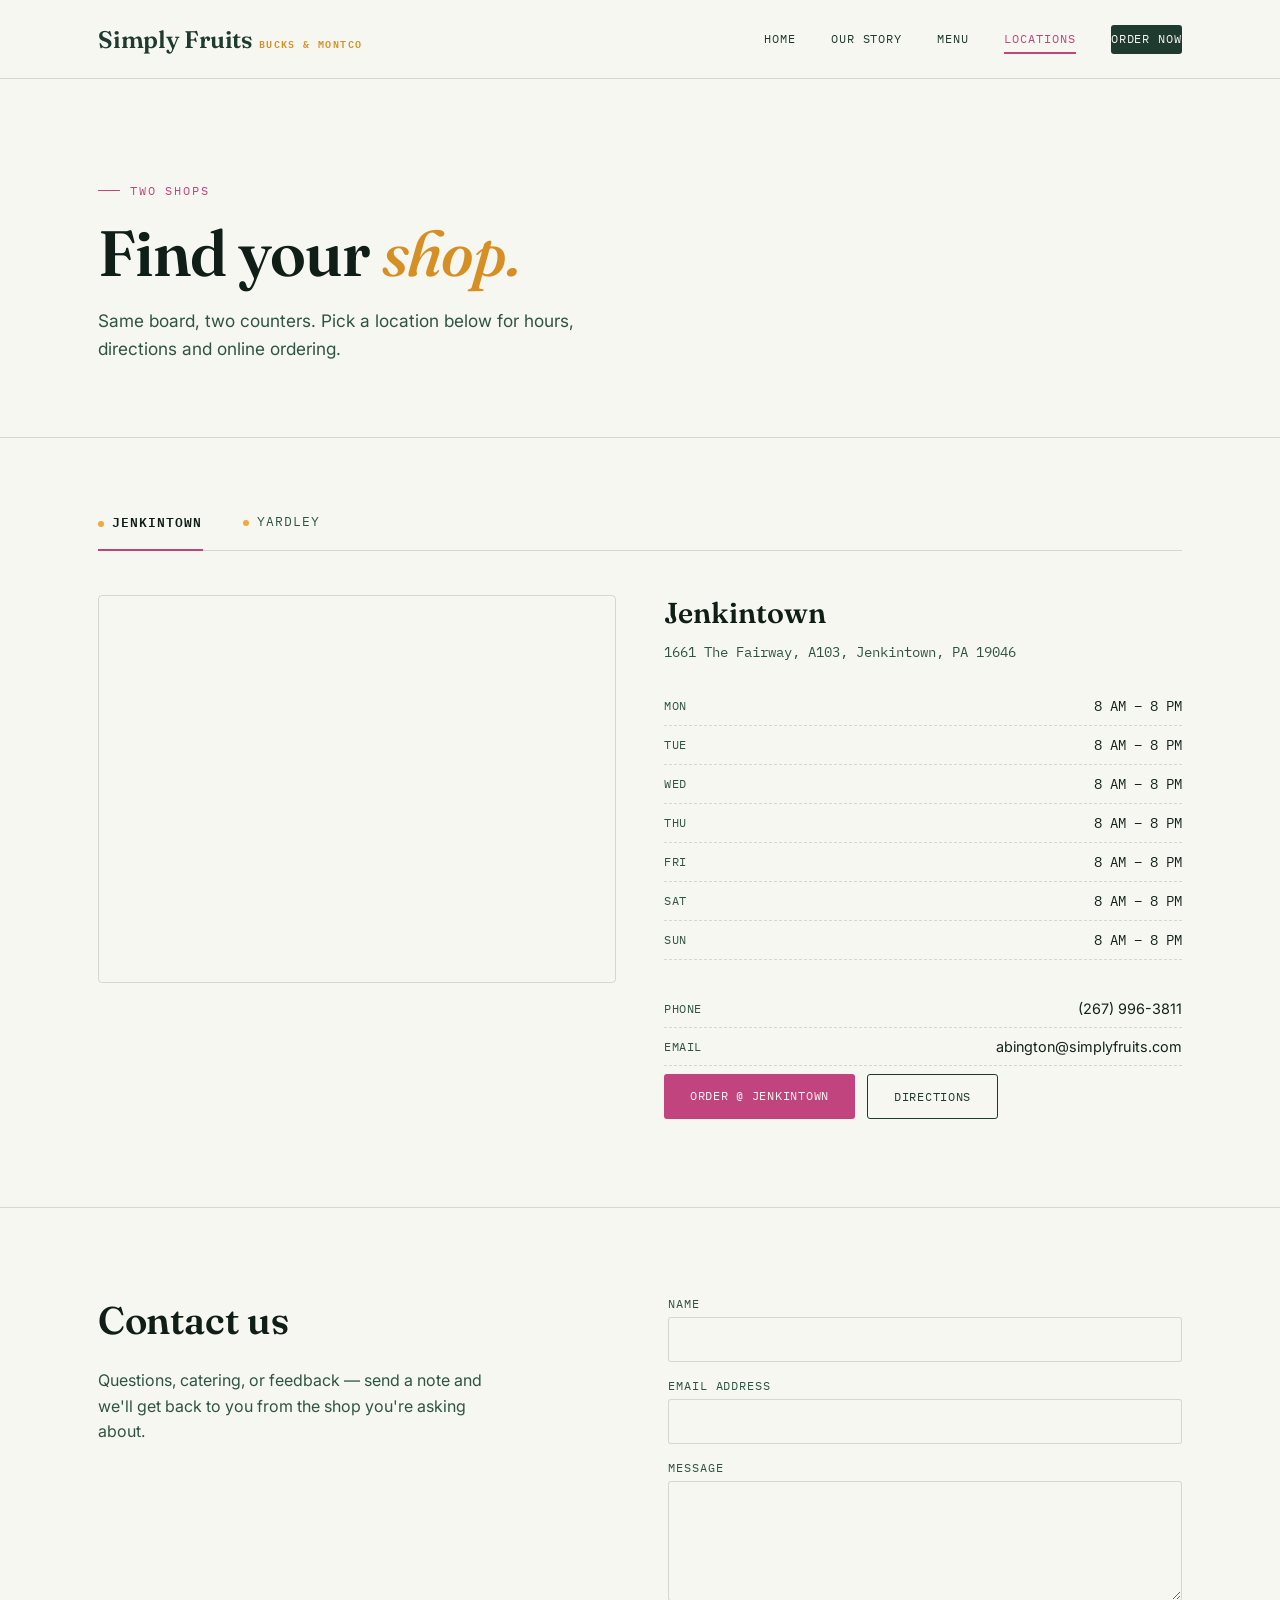
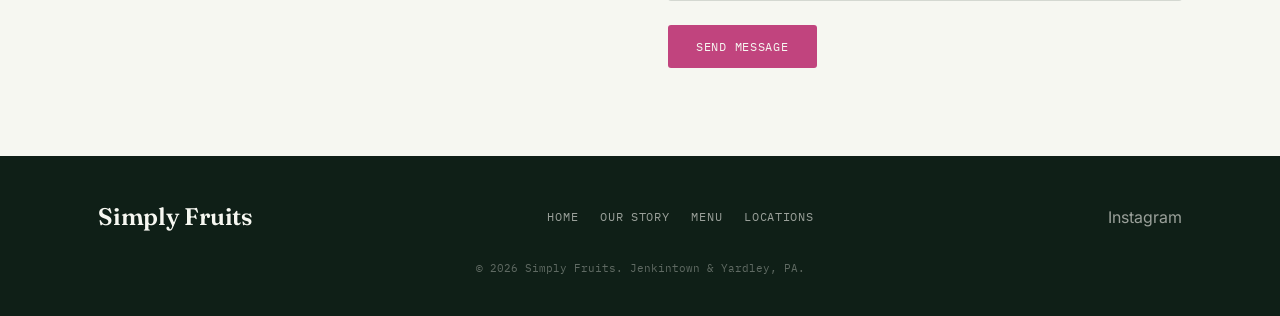
==== locations.html @ 07c29ed9 "Add files via upload" ====
<!DOCTYPE html>
<html lang="en">
<head>
<meta charset="UTF-8">
<meta name="viewport" content="width=device-width, initial-scale=1.0">
<title>Locations — Simply Fruits | Jenkintown & Yardley, PA</title>
<meta name="description" content="Find Simply Fruits in Jenkintown or Yardley, PA. Hours, address, phone and online ordering for both locations.">
<link rel="stylesheet" href="style.css">
</head>
<body>

<header class="site-header" id="siteHeader">
  <div class="wrap">
    <a href="index.html" class="logo">Simply Fruits <span>Bucks &amp; Montco</span></a>
    <nav class="main-nav">
      <a href="index.html">Home</a>
      <a href="our-story.html">Our Story</a>
      <a href="menu.html">Menu</a>
      <a href="locations.html" class="active">Locations</a>
      <a href="locations.html" class="btn-order">Order Now</a>
    </nav>
    <button class="nav-toggle" id="navToggle" aria-expanded="false">Menu</button>
  </div>
</header>

<section class="hero" style="padding-bottom: 40px;">
  <div class="wrap" style="grid-template-columns: 1fr;">
    <div>
      <span class="eyebrow">Two shops</span>
      <h1>Find your <em>shop.</em></h1>
      <p class="lede">Same board, two counters. Pick a location below for hours, directions and online ordering.</p>
    </div>
  </div>
</section>

<section style="padding-top: 56px;">
  <div class="wrap">

    <div class="loc-tabs" role="tablist" aria-label="Store locations">
      <button class="loc-tab" id="tab-jenkintown" role="tab" aria-selected="true" aria-controls="panel-jenkintown" data-tab="jenkintown"><span class="dot"></span>Jenkintown</button>
      <button class="loc-tab" id="tab-yardley" role="tab" aria-selected="false" aria-controls="panel-yardley" data-tab="yardley"><span class="dot"></span>Yardley</button>
    </div>

    <!-- JENKINTOWN -->
    <div class="loc-panel is-active" id="panel-jenkintown" role="tabpanel" aria-labelledby="tab-jenkintown">
      <div class="loc-grid">
        <div class="loc-map">
          <iframe src="https://www.google.com/maps/embed?pb=!1m18!1m12!1m3!1d3051.575260095821!2d-75.12093598461348!3d40.107181879402354!2m3!1f0!2f0!3f0!3m2!1i1024!2i768!4f13.1!3m3!1m2!1s0x89c6b0fa6fdab5e7%3A0x1115563750d719cf!2s1661%20The%20Fairway%20a103%2C%20Jenkintown%2C%20PA%2019046!5e0!3m2!1sen!2sus!4v1650379162472!5m2!1sen!2sus" loading="lazy" title="Map to Simply Fruits Jenkintown"></iframe>
        </div>
        <div class="loc-info">
          <h3>Jenkintown</h3>
          <p class="addr">1661 The Fairway, A103, Jenkintown, PA 19046</p>

          <div class="hours-table">
            <div class="info-row"><span>Mon</span><span>8 AM – 8 PM</span></div>
            <div class="info-row"><span>Tue</span><span>8 AM – 8 PM</span></div>
            <div class="info-row"><span>Wed</span><span>8 AM – 8 PM</span></div>
            <div class="info-row"><span>Thu</span><span>8 AM – 8 PM</span></div>
            <div class="info-row"><span>Fri</span><span>8 AM – 8 PM</span></div>
            <div class="info-row"><span>Sat</span><span>8 AM – 8 PM</span></div>
            <div class="info-row"><span>Sun</span><span>8 AM – 8 PM</span></div>
          </div>

          <div class="info-row"><span>Phone</span><span>(267) 996-3811</span></div>
          <div class="info-row"><span>Email</span><span>abington@simplyfruits.com</span></div>

          <div class="loc-actions">
            <a href="https://www.toasttab.com/simply-fruit-jenkintown/v3" class="btn-primary">Order @ Jenkintown</a>
            <a href="https://www.google.com/maps/search/?api=1&query=1661+The+Fairway+A103+Jenkintown+PA+19046" class="btn-ghost">Directions</a>
          </div>
        </div>
      </div>
    </div>

    <!-- YARDLEY -->
    <div class="loc-panel" id="panel-yardley" role="tabpanel" aria-labelledby="tab-yardley">
      <div class="loc-grid">
        <div class="loc-map">
          <iframe src="https://www.google.com/maps/embed?pb=!1m18!1m12!1m3!1d6092.157157114864!2d-74.88700692391116!3d40.22955506701015!2m3!1f0!2f0!3f0!3m2!1i1024!2i768!4f13.1!3m3!1m2!1s0x89c155190a8ce843%3A0xb5f0fd3fd90c48dc!2sSimply%20Fruits!5e0!3m2!1sen!2sus!4v1750292683545!5m2!1sen!2sus" loading="lazy" title="Map to Simply Fruits Yardley"></iframe>
        </div>
        <div class="loc-info">
          <h3>Yardley <span style="font-family: var(--mono); font-size: 0.65rem; color: var(--pink); vertical-align: middle; text-transform: uppercase; letter-spacing: 0.08em;">Now open</span></h3>
          <p class="addr">910 Antique Aly, Yardley, PA 19067</p>

          <div class="hours-table">
            <div class="info-row"><span>Mon</span><span>9 AM – 8 PM</span></div>
            <div class="info-row"><span>Tue</span><span>9 AM – 8 PM</span></div>
            <div class="info-row"><span>Wed</span><span>9 AM – 8 PM</span></div>
            <div class="info-row"><span>Thu</span><span>9 AM – 8 PM</span></div>
            <div class="info-row"><span>Fri</span><span>9 AM – 8 PM</span></div>
            <div class="info-row"><span>Sat</span><span>9 AM – 9 PM</span></div>
            <div class="info-row"><span>Sun</span><span>9 AM – 9 PM</span></div>
          </div>

          <div class="info-row"><span>Phone</span><span>(215) 337-3373</span></div>
          <div class="info-row"><span>Email</span><span>yardley@simplyfruits.com</span></div>

          <div class="loc-actions">
            <a href="https://simplyfruits-yardley.square.site/" class="btn-primary">Order @ Yardley</a>
            <a href="https://www.google.com/maps/search/?api=1&query=910+Antique+Aly+Yardley+PA+19067" class="btn-ghost">Directions</a>
          </div>
        </div>
      </div>
    </div>

  </div>
</section>

<section>
  <div class="wrap contact-grid">
    <div class="contact-side">
      <div class="section-head" style="margin-bottom: 24px;">
        <h2>Contact us</h2>
      </div>
      <p style="color: var(--green-700); max-width: 40ch; line-height: 1.6;">Questions, catering, or feedback — send a note and we'll get back to you from the shop you're asking about.</p>
    </div>
    <form class="contact-form" action="#" method="post">
      <div>
        <label for="name">Name</label>
        <input type="text" id="name" name="name" required>
      </div>
      <div>
        <label for="email">Email address</label>
        <input type="email" id="email" name="email" required>
      </div>
      <div>
        <label for="message">Message</label>
        <textarea id="message" name="message" required></textarea>
      </div>
      <button type="submit">Send message</button>
    </form>
  </div>
</section>

<footer class="site-footer">
  <div class="wrap">
    <a href="index.html" class="logo">Simply Fruits</a>
    <div class="foot-links">
      <a href="index.html">Home</a>
      <a href="our-story.html">Our Story</a>
      <a href="menu.html">Menu</a>
      <a href="locations.html">Locations</a>
    </div>
    <div class="foot-social">
      <a href="https://www.instagram.com/simplyfruits/">Instagram</a>
    </div>
  </div>
  <p class="foot-bottom">© 2026 Simply Fruits. Jenkintown &amp; Yardley, PA.</p>
</footer>

<script src="script.js"></script>
</body>
</html>
---- style.css ----
@import url('https://fonts.googleapis.com/css2?family=Fraunces:ital,opsz,wght@0,9..144,400;0,9..144,500;0,9..144,600;0,9..144,700;1,9..144,500&family=Inter:wght@400;500;600;700&family=IBM+Plex+Mono:wght@400;500;600&display=swap');

:root {
  --green-950: #0f1f17;
  --green-900: #1f3a2e;
  --green-700: #2f5443;
  --cream: #f6f7f1;
  --cream-dim: #ece9df;
  --orange: #f2a93b;
  --orange-dark: #d68f24;
  --pink: #c1447e;
  --line: rgba(31, 58, 46, 0.16);
  --ink: #14241b;

  --display: 'Fraunces', serif;
  --body: 'Inter', sans-serif;
  --mono: 'IBM Plex Mono', monospace;
}

* { box-sizing: border-box; }
html { scroll-behavior: smooth; }

body {
  margin: 0;
  background: var(--cream);
  color: var(--ink);
  font-family: var(--body);
  -webkit-font-smoothing: antialiased;
}

img { max-width: 100%; display: block; }

a { color: inherit; text-decoration: none; }

:focus-visible {
  outline: 2px solid var(--orange-dark);
  outline-offset: 3px;
}

@media (prefers-reduced-motion: reduce) {
  * { animation-duration: 0.01ms !important; transition-duration: 0.01ms !important; }
}

.wrap {
  max-width: 1140px;
  margin: 0 auto;
  padding: 0 28px;
}

/* ---------- Header ---------- */
.site-header {
  position: sticky;
  top: 0;
  z-index: 50;
  background: var(--cream);
  border-bottom: 1px solid var(--line);
}

.site-header .wrap {
  display: flex;
  align-items: center;
  justify-content: space-between;
  height: 78px;
}

.logo {
  font-family: var(--display);
  font-weight: 600;
  font-size: 1.5rem;
  letter-spacing: -0.01em;
  color: var(--green-900);
  display: flex;
  align-items: baseline;
  gap: 6px;
}
.logo span {
  font-family: var(--mono);
  font-size: 0.62rem;
  letter-spacing: 0.14em;
  color: var(--orange-dark);
  font-weight: 600;
  text-transform: uppercase;
}

nav.main-nav { display: flex; align-items: center; gap: 2.2rem; }

nav.main-nav a {
  font-family: var(--mono);
  font-size: 0.72rem;
  letter-spacing: 0.08em;
  text-transform: uppercase;
  color: var(--green-900);
  padding: 6px 0;
  border-bottom: 2px solid transparent;
  transition: border-color 0.15s ease, color 0.15s ease;
}
nav.main-nav a:hover { border-color: var(--orange); }
nav.main-nav a.active { border-color: var(--pink); color: var(--pink); }

.btn-order {
  font-family: var(--mono);
  font-size: 0.72rem;
  letter-spacing: 0.08em;
  text-transform: uppercase;
  background: var(--green-900);
  color: var(--cream) !important;
  padding: 11px 20px;
  border-radius: 3px;
  transition: background 0.15s ease;
}
.btn-order:hover { background: var(--pink); }

.nav-toggle { display: none; }

/* ---------- Hero ---------- */
.hero {
  padding: 96px 0 84px;
  border-bottom: 1px solid var(--line);
  position: relative;
  overflow: hidden;
}

.hero .wrap {
  display: grid;
  grid-template-columns: 1.1fr 0.9fr;
  gap: 48px;
  align-items: center;
}

.eyebrow {
  font-family: var(--mono);
  font-size: 0.72rem;
  letter-spacing: 0.16em;
  text-transform: uppercase;
  color: var(--pink);
  display: inline-flex;
  align-items: center;
  gap: 10px;
  margin-bottom: 22px;
}
.eyebrow::before {
  content: "";
  width: 22px;
  height: 1px;
  background: var(--pink);
}

.hero h1 {
  font-family: var(--display);
  font-weight: 600;
  font-size: clamp(2.6rem, 5vw, 4rem);
  line-height: 1.02;
  letter-spacing: -0.015em;
  margin: 0 0 22px;
  color: var(--green-950);
}
.hero h1 em {
  font-style: italic;
  font-weight: 500;
  color: var(--orange-dark);
}

.hero p.lede {
  font-size: 1.08rem;
  line-height: 1.6;
  max-width: 46ch;
  color: var(--green-700);
  margin: 0 0 34px;
}

.hero-ctas { display: flex; gap: 14px; flex-wrap: wrap; }

.btn-primary, .btn-ghost {
  font-family: var(--mono);
  font-size: 0.75rem;
  letter-spacing: 0.06em;
  text-transform: uppercase;
  padding: 14px 26px;
  border-radius: 3px;
  display: inline-block;
}
.btn-primary {
  background: var(--pink);
  color: var(--cream);
  transition: background 0.15s ease, transform 0.15s ease;
}
.btn-primary:hover { background: var(--orange-dark); transform: translateY(-1px); }
.btn-ghost {
  border: 1px solid var(--green-900);
  color: var(--green-900);
  transition: background 0.15s ease;
}
.btn-ghost:hover { background: var(--green-900); color: var(--cream); }

.hero-art {
  aspect-ratio: 4 / 5;
  border-radius: 8px;
  background:
    radial-gradient(circle at 30% 25%, var(--orange) 0%, rgba(242,169,59,0) 42%),
    radial-gradient(circle at 75% 70%, var(--pink) 0%, rgba(193,68,126,0) 45%),
    var(--green-900);
  position: relative;
}
.hero-art::after {
  content: "SF";
  position: absolute;
  inset: 0;
  display: flex;
  align-items: center;
  justify-content: center;
  font-family: var(--display);
  font-style: italic;
  font-weight: 500;
  font-size: 6rem;
  color: rgba(246, 247, 241, 0.14);
}

/* ---------- Section shell ---------- */
section { padding: 88px 0; border-bottom: 1px solid var(--line); }
section:last-of-type { border-bottom: none; }

.section-head {
  display: flex;
  justify-content: space-between;
  align-items: flex-end;
  gap: 24px;
  margin-bottom: 44px;
  flex-wrap: wrap;
}

.section-head h2 {
  font-family: var(--display);
  font-weight: 600;
  font-size: clamp(1.9rem, 3vw, 2.6rem);
  margin: 0;
  color: var(--green-950);
  letter-spacing: -0.01em;
}

.section-head .note {
  font-family: var(--mono);
  font-size: 0.78rem;
  color: var(--green-700);
  max-width: 34ch;
  text-align: right;
}

/* ---------- Category strip (home) ---------- */
.cat-grid {
  display: grid;
  grid-template-columns: repeat(4, 1fr);
  gap: 1px;
  background: var(--line);
  border: 1px solid var(--line);
}
.cat-tile {
  background: var(--cream);
  padding: 34px 22px;
  transition: background 0.15s ease;
}
.cat-tile:hover { background: var(--cream-dim); }
.cat-tile .num {
  font-family: var(--mono);
  font-size: 0.7rem;
  color: var(--orange-dark);
  letter-spacing: 0.08em;
}
.cat-tile h3 {
  font-family: var(--display);
  font-size: 1.3rem;
  font-weight: 600;
  margin: 14px 0 8px;
  color: var(--green-950);
}
.cat-tile p {
  font-size: 0.88rem;
  color: var(--green-700);
  line-height: 1.5;
  margin: 0;
}

/* ---------- Menu board (dot-leader rows) ---------- */
.menu-board { max-width: 760px; }
.menu-group { margin-bottom: 52px; }
.menu-group-title {
  font-family: var(--mono);
  font-size: 0.75rem;
  letter-spacing: 0.14em;
  text-transform: uppercase;
  color: var(--pink);
  margin: 0 0 18px;
  padding-bottom: 10px;
  border-bottom: 1px solid var(--line);
}

.menu-row {
  display: flex;
  align-items: baseline;
  gap: 10px;
  padding: 13px 0;
  border-bottom: 1px dashed var(--line);
}
.menu-row:last-child { border-bottom: none; }

.menu-row .item-name {
  font-family: var(--display);
  font-size: 1.08rem;
  font-weight: 500;
  color: var(--green-950);
  white-space: nowrap;
}
.menu-row .item-desc {
  font-size: 0.86rem;
  color: var(--green-700);
  white-space: nowrap;
  overflow: hidden;
}
.menu-row .leader {
  flex: 1;
  border-bottom: 1px dotted var(--line);
  height: 1px;
  margin-bottom: 5px;
  min-width: 12px;
}
.menu-row .price {
  font-family: var(--mono);
  font-size: 0.95rem;
  font-weight: 500;
  color: var(--orange-dark);
  white-space: nowrap;
}

.menu-placeholder-note {
  font-family: var(--mono);
  font-size: 0.72rem;
  color: var(--green-700);
  background: var(--cream-dim);
  border: 1px dashed var(--line);
  padding: 10px 16px;
  border-radius: 3px;
  display: inline-block;
  margin-bottom: 36px;
}

/* ---------- Locations tabs ---------- */
.loc-tabs {
  display: flex;
  gap: 0;
  border-bottom: 1px solid var(--line);
  margin-bottom: 44px;
}
.loc-tab {
  font-family: var(--mono);
  font-size: 0.82rem;
  letter-spacing: 0.08em;
  text-transform: uppercase;
  background: none;
  border: none;
  cursor: pointer;
  padding: 16px 0;
  margin-right: 40px;
  color: var(--green-700);
  border-bottom: 2px solid transparent;
  transform: translateY(1px);
  transition: color 0.15s ease, border-color 0.15s ease;
}
.loc-tab:hover { color: var(--green-950); }
.loc-tab[aria-selected="true"] {
  color: var(--green-950);
  border-bottom-color: var(--pink);
  font-weight: 600;
}
.loc-tab .dot {
  display: inline-block;
  width: 6px; height: 6px;
  border-radius: 50%;
  background: var(--orange);
  margin-right: 8px;
}

.loc-panel { display: none; }
.loc-panel.is-active { display: block; animation: fadein 0.25s ease; }
@keyframes fadein { from { opacity: 0; transform: translateY(4px); } to { opacity: 1; transform: translateY(0); } }

.loc-grid {
  display: grid;
  grid-template-columns: 1fr 1fr;
  gap: 48px;
  align-items: start;
}

.loc-map {
  border: 1px solid var(--line);
  border-radius: 4px;
  overflow: hidden;
  aspect-ratio: 4/3;
}
.loc-map iframe { width: 100%; height: 100%; border: 0; }

.loc-info h3 {
  font-family: var(--display);
  font-size: 1.8rem;
  font-weight: 600;
  margin: 0 0 6px;
  color: var(--green-950);
}
.loc-info .addr {
  font-family: var(--mono);
  font-size: 0.85rem;
  color: var(--green-700);
  margin-bottom: 26px;
}

.info-row {
  display: flex;
  justify-content: space-between;
  padding: 10px 0;
  border-bottom: 1px dashed var(--line);
  font-size: 0.9rem;
}
.info-row span:first-child { color: var(--green-700); font-family: var(--mono); font-size: 0.78rem; text-transform: uppercase; letter-spacing: 0.05em; }
.info-row span:last-child { text-align: right; }

.hours-table { margin: 22px 0 30px; }
.hours-table .info-row span:last-child { font-family: var(--mono); font-size: 0.85rem; }

.loc-actions { display: flex; gap: 12px; flex-wrap: wrap; margin-top: 8px; }

/* ---------- Story / about blocks ---------- */
.story-grid {
  display: grid;
  grid-template-columns: 0.9fr 1.1fr;
  gap: 56px;
  align-items: center;
}
.story-art {
  aspect-ratio: 1/1;
  border-radius: 8px;
  background: linear-gradient(155deg, var(--orange) 0%, var(--pink) 100%);
}
.story-copy p { font-size: 1.02rem; line-height: 1.7; color: var(--green-700); }
.story-copy p:first-child { color: var(--ink); font-size: 1.15rem; }

.values-row {
  display: grid;
  grid-template-columns: repeat(3, 1fr);
  gap: 30px;
  margin-top: 20px;
}
.value-item .num { font-family: var(--mono); color: var(--pink); font-size: 0.8rem; }
.value-item h4 { font-family: var(--display); font-size: 1.15rem; margin: 10px 0 6px; }
.value-item p { font-size: 0.9rem; color: var(--green-700); margin: 0; line-height: 1.55; }

/* ---------- CTA banner ---------- */
.cta-banner {
  background: var(--green-950);
  color: var(--cream);
  padding: 72px 0;
  text-align: center;
}
.cta-banner h2 {
  font-family: var(--display);
  font-weight: 600;
  font-size: clamp(1.8rem, 3.4vw, 2.6rem);
  margin: 0 0 14px;
}
.cta-banner p { color: rgba(246,247,241,0.7); margin: 0 0 30px; }
.cta-banner .hero-ctas { justify-content: center; }
.cta-banner .btn-ghost { border-color: var(--cream); color: var(--cream); }
.cta-banner .btn-ghost:hover { background: var(--cream); color: var(--green-950); }

/* ---------- Contact form ---------- */
.contact-grid {
  display: grid;
  grid-template-columns: 1fr 1fr;
  gap: 56px;
}
form.contact-form { display: flex; flex-direction: column; gap: 16px; }
.contact-form label {
  font-family: var(--mono);
  font-size: 0.72rem;
  letter-spacing: 0.08em;
  text-transform: uppercase;
  color: var(--green-700);
  margin-bottom: 6px;
  display: block;
}
.contact-form input,
.contact-form textarea {
  width: 100%;
  border: 1px solid var(--line);
  background: var(--cream);
  border-radius: 3px;
  padding: 12px 14px;
  font-family: var(--body);
  font-size: 0.95rem;
  color: var(--ink);
}
.contact-form input:focus, .contact-form textarea:focus { border-color: var(--pink); }
.contact-form textarea { resize: vertical; min-height: 120px; }
.contact-form button {
  align-self: flex-start;
  margin-top: 4px;
  font-family: var(--mono);
  font-size: 0.75rem;
  letter-spacing: 0.06em;
  text-transform: uppercase;
  background: var(--pink);
  color: var(--cream);
  border: none;
  padding: 14px 28px;
  border-radius: 3px;
  cursor: pointer;
  transition: background 0.15s ease;
}
.contact-form button:hover { background: var(--orange-dark); }

.contact-side .info-row { max-width: 360px; }

/* ---------- Footer ---------- */
footer.site-footer {
  background: var(--green-950);
  color: rgba(246,247,241,0.6);
  padding: 46px 0 30px;
}
footer.site-footer .wrap {
  display: flex;
  justify-content: space-between;
  align-items: center;
  flex-wrap: wrap;
  gap: 18px;
}
footer.site-footer .logo { color: var(--cream); }
.foot-links { display: flex; gap: 22px; font-family: var(--mono); font-size: 0.72rem; letter-spacing: 0.06em; text-transform: uppercase; }
.foot-links a:hover { color: var(--orange); }
.foot-social a { color: rgba(246,247,241,0.6); }
.foot-social a:hover { color: var(--orange); }
.foot-bottom {
  font-family: var(--mono);
  font-size: 0.68rem;
  color: rgba(246,247,241,0.35);
  text-align: center;
  margin-top: 30px;
}

/* ---------- Responsive ---------- */
@media (max-width: 860px) {
  nav.main-nav { display: none; }
  .nav-toggle {
    display: block;
    background: none;
    border: 1px solid var(--line);
    border-radius: 3px;
    padding: 8px 12px;
    font-family: var(--mono);
    font-size: 0.7rem;
    letter-spacing: 0.06em;
    text-transform: uppercase;
    cursor: pointer;
  }
  .site-header.nav-open nav.main-nav {
    display: flex;
    flex-direction: column;
    position: absolute;
    top: 78px;
    left: 0;
    right: 0;
    background: var(--cream);
    border-bottom: 1px solid var(--line);
    padding: 20px 28px 26px;
    gap: 18px;
    align-items: flex-start;
  }
  .hero .wrap { grid-template-columns: 1fr; }
  .hero-art { order: -1; aspect-ratio: 16/9; }
  .cat-grid { grid-template-columns: repeat(2, 1fr); }
  .loc-grid { grid-template-columns: 1fr; }
  .story-grid { grid-template-columns: 1fr; }
  .contact-grid { grid-template-columns: 1fr; }
  .menu-row .item-desc { display: none; }
  .values-row { grid-template-columns: 1fr; }
}
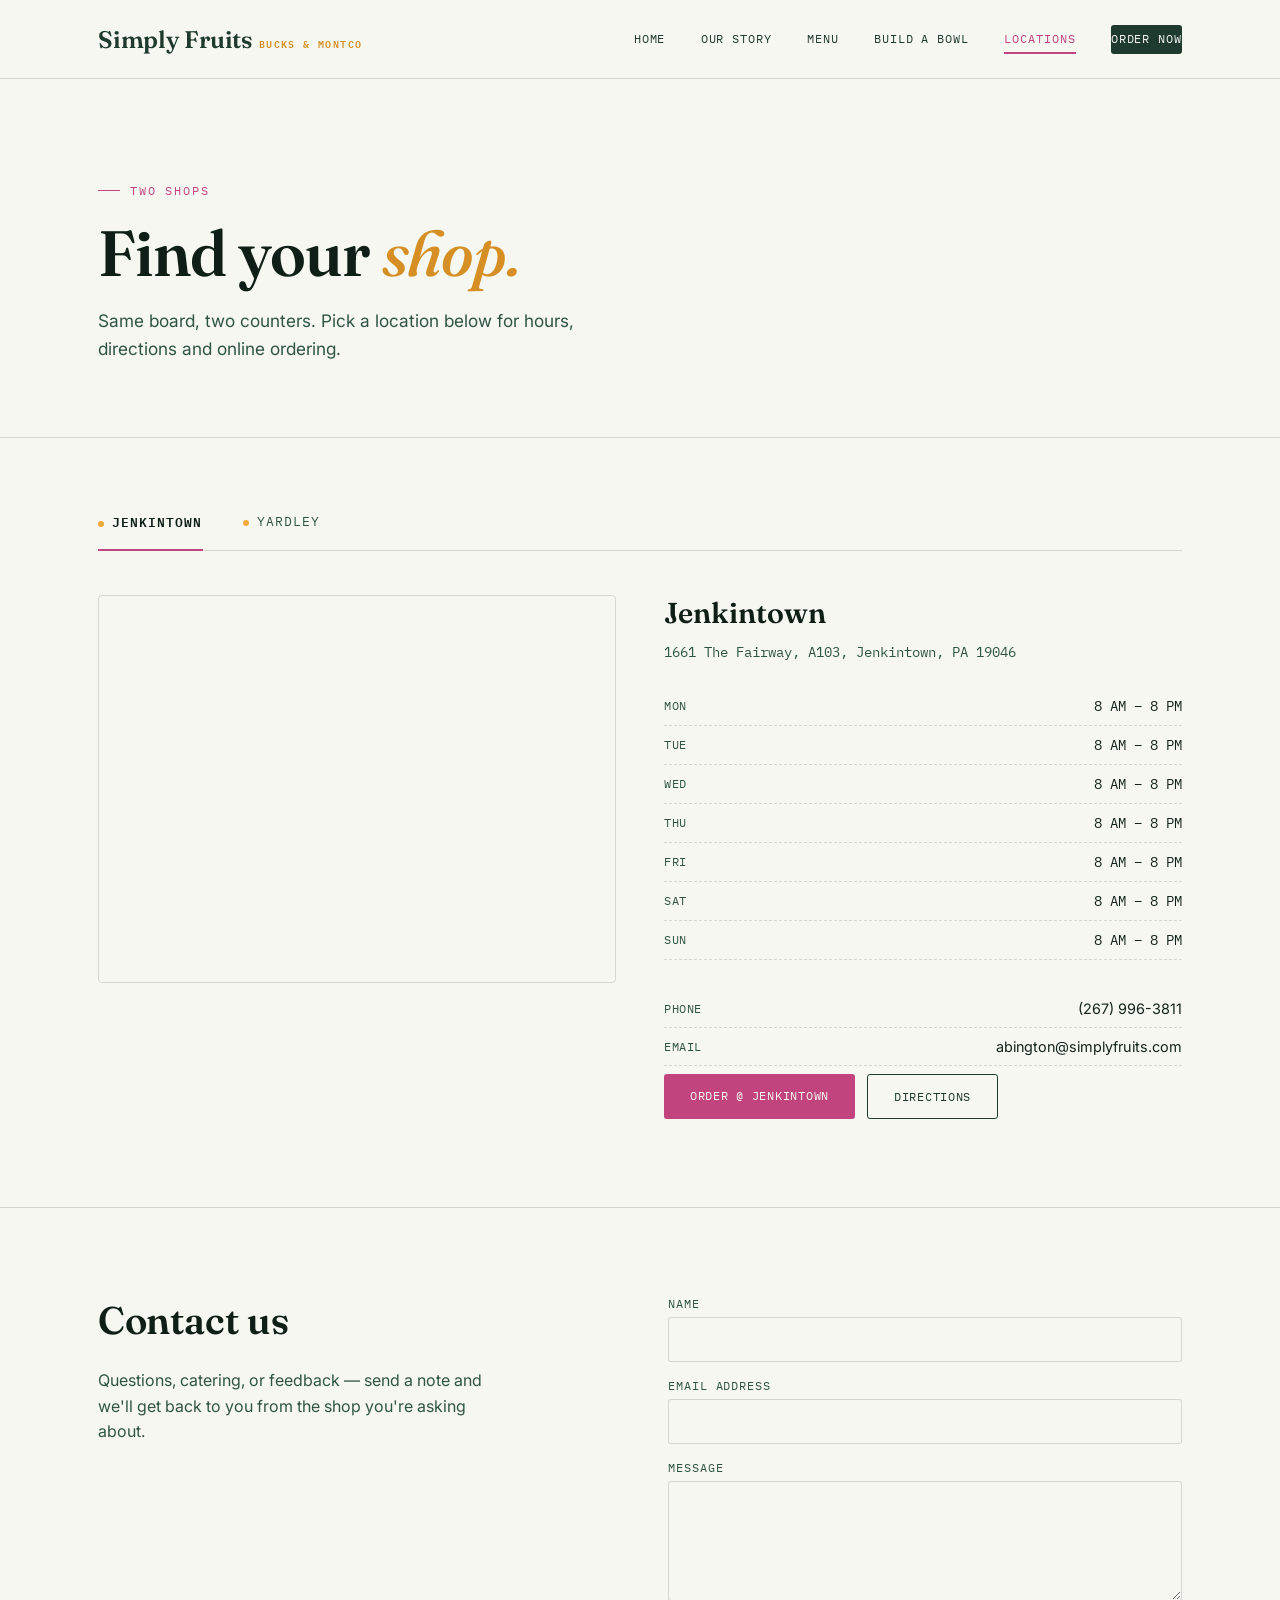
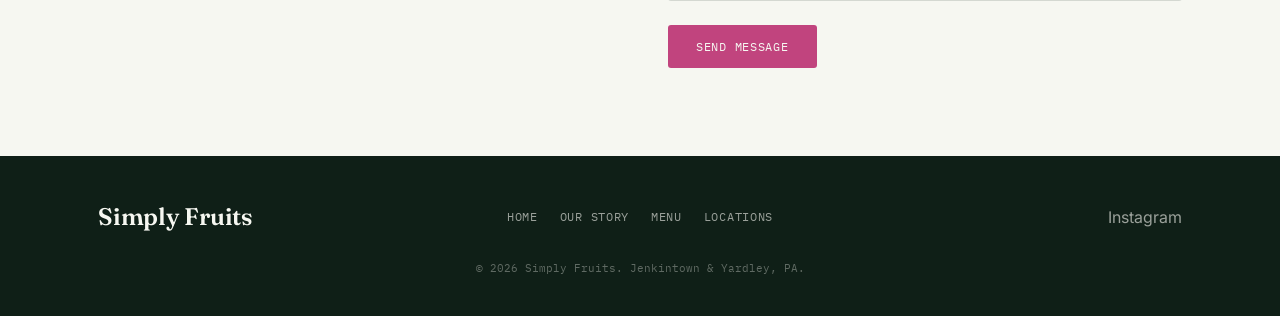
==== commit 9e9a5643: "Add files via upload" ====
--- a/locations.html
+++ b/locations.html
@@ -16,6 +16,7 @@
       <a href="index.html">Home</a>
       <a href="our-story.html">Our Story</a>
       <a href="menu.html">Menu</a>
+      <a href="build-your-bowl.html">Build a Bowl</a>
       <a href="locations.html" class="active">Locations</a>
       <a href="locations.html" class="btn-order">Order Now</a>
     </nav>
--- a/style.css
+++ b/style.css
@@ -104,8 +104,11 @@
   text-transform: uppercase;
   background: var(--green-900);
   color: var(--cream) !important;
-  padding: 11px 20px;
+  padding: 12px 28px;
   border-radius: 3px;
+  display: inline-flex;
+  align-items: center;
+  justify-content: center;
   transition: background 0.15s ease;
 }
 .btn-order:hover { background: var(--pink); }
@@ -461,7 +464,9 @@
 .cta-banner h2 {
   font-family: var(--display);
   font-weight: 600;
-  font-size: clamp(1.8rem, 3.4vw, 2.6rem);
+  font-size: clamp(2.6rem, 5vw, 4rem);
+  line-height: 1.02;
+  letter-spacing: -0.015em;
   margin: 0 0 14px;
 }
 .cta-banner p { color: rgba(246,247,241,0.7); margin: 0 0 30px; }
@@ -524,15 +529,15 @@
   padding: 46px 0 30px;
 }
 footer.site-footer .wrap {
-  display: flex;
-  justify-content: space-between;
+  display: grid;
+  grid-template-columns: 1fr auto 1fr;
   align-items: center;
-  flex-wrap: wrap;
   gap: 18px;
 }
-footer.site-footer .logo { color: var(--cream); }
-.foot-links { display: flex; gap: 22px; font-family: var(--mono); font-size: 0.72rem; letter-spacing: 0.06em; text-transform: uppercase; }
+footer.site-footer .logo { color: var(--cream); justify-self: start; }
+.foot-links { display: flex; justify-content: center; gap: 22px; font-family: var(--mono); font-size: 0.72rem; letter-spacing: 0.06em; text-transform: uppercase; }
 .foot-links a:hover { color: var(--orange); }
+.foot-social { justify-self: end; }
 .foot-social a { color: rgba(246,247,241,0.6); }
 .foot-social a:hover { color: var(--orange); }
 .foot-bottom {
@@ -543,8 +548,132 @@
   margin-top: 30px;
 }
 
+/* ---------- Scroll reveal ---------- */
+.reveal {
+  opacity: 0;
+  transform: translateY(28px);
+  transition: opacity 0.9s cubic-bezier(0.16, 1, 0.3, 1), transform 0.9s cubic-bezier(0.16, 1, 0.3, 1);
+  will-change: opacity, transform;
+}
+.reveal.is-visible {
+  opacity: 1;
+  transform: translateY(0);
+}
+
+.reveal-scale {
+  opacity: 0;
+  transform: scale(0.94);
+  transition: opacity 1s cubic-bezier(0.16, 1, 0.3, 1), transform 1s cubic-bezier(0.16, 1, 0.3, 1);
+}
+.reveal-scale.is-visible {
+  opacity: 1;
+  transform: scale(1);
+}
+
+/* stagger children of a revealed group */
+.reveal-group .reveal-item {
+  opacity: 0;
+  transform: translateY(24px);
+  transition: opacity 0.8s cubic-bezier(0.16, 1, 0.3, 1), transform 0.8s cubic-bezier(0.16, 1, 0.3, 1);
+}
+.reveal-group.is-visible .reveal-item {
+  opacity: 1;
+  transform: translateY(0);
+}
+.reveal-group.is-visible .reveal-item:nth-child(1) { transition-delay: 0.05s; }
+.reveal-group.is-visible .reveal-item:nth-child(2) { transition-delay: 0.15s; }
+.reveal-group.is-visible .reveal-item:nth-child(3) { transition-delay: 0.25s; }
+.reveal-group.is-visible .reveal-item:nth-child(4) { transition-delay: 0.35s; }
+
+@media (prefers-reduced-motion: reduce) {
+  .reveal, .reveal-scale, .reveal-group .reveal-item {
+    opacity: 1 !important;
+    transform: none !important;
+    transition: none !important;
+  }
+}
+
+/* ---------- Duo squares (Jenkintown / Yardley) ---------- */
+.duo-section { padding: 88px 0; }
+
+.duo-heading {
+  font-family: var(--display);
+  font-weight: 600;
+  font-size: clamp(3rem, 6vw, 5rem);
+  line-height: 1.02;
+  letter-spacing: -0.015em;
+  color: var(--green-950);
+  text-align: center;
+  width: 100%;
+  margin: 0 0 48px;
+}
+
+.duo-grid {
+  display: grid;
+  grid-template-columns: 1fr 1fr;
+  gap: 32px;
+  padding: 32px;
+  border: 1px solid var(--line);
+  border-radius: 8px;
+}
+
+.duo-box {
+  aspect-ratio: 1 / 1;
+  display: flex;
+  align-items: center;
+  justify-content: center;
+  background: var(--green-900);
+  border-radius: 6px;
+  position: relative;
+  overflow: hidden;
+  transition: box-shadow 0.3s ease, transform 0.3s ease;
+}
+
+.duo-box span {
+  font-family: var(--mono);
+  font-size: clamp(1.1rem, 2.4vw, 1.6rem);
+  letter-spacing: 0.14em;
+  color: var(--cream);
+  text-align: center;
+  z-index: 1;
+  transition: letter-spacing 0.3s ease;
+}
+
+.duo-box::before {
+  content: "";
+  position: absolute;
+  inset: 0;
+  background: radial-gradient(circle at 50% 50%, var(--orange) 0%, rgba(242,169,59,0) 70%);
+  opacity: 0;
+  transition: opacity 0.35s ease;
+}
+
+.duo-box:nth-child(2)::before {
+  background: radial-gradient(circle at 50% 50%, var(--pink) 0%, rgba(193,68,126,0) 70%);
+}
+
+.duo-box:hover {
+  box-shadow: 0 0 40px 4px rgba(242, 169, 59, 0.45);
+  transform: translateY(-2px);
+}
+.duo-box:nth-child(2):hover {
+  box-shadow: 0 0 40px 4px rgba(193, 68, 126, 0.45);
+}
+.duo-box:hover::before { opacity: 0.55; }
+.duo-box:hover span { letter-spacing: 0.18em; }
+
+@media (max-width: 640px) {
+  .duo-grid { grid-template-columns: 1fr; padding: 18px; gap: 18px; }
+}
+
 /* ---------- Responsive ---------- */
 @media (max-width: 860px) {
+  footer.site-footer .wrap {
+    grid-template-columns: 1fr;
+    justify-items: center;
+    text-align: center;
+  }
+  footer.site-footer .logo, .foot-social { justify-self: center; }
   nav.main-nav { display: none; }
   .nav-toggle {
     display: block;
